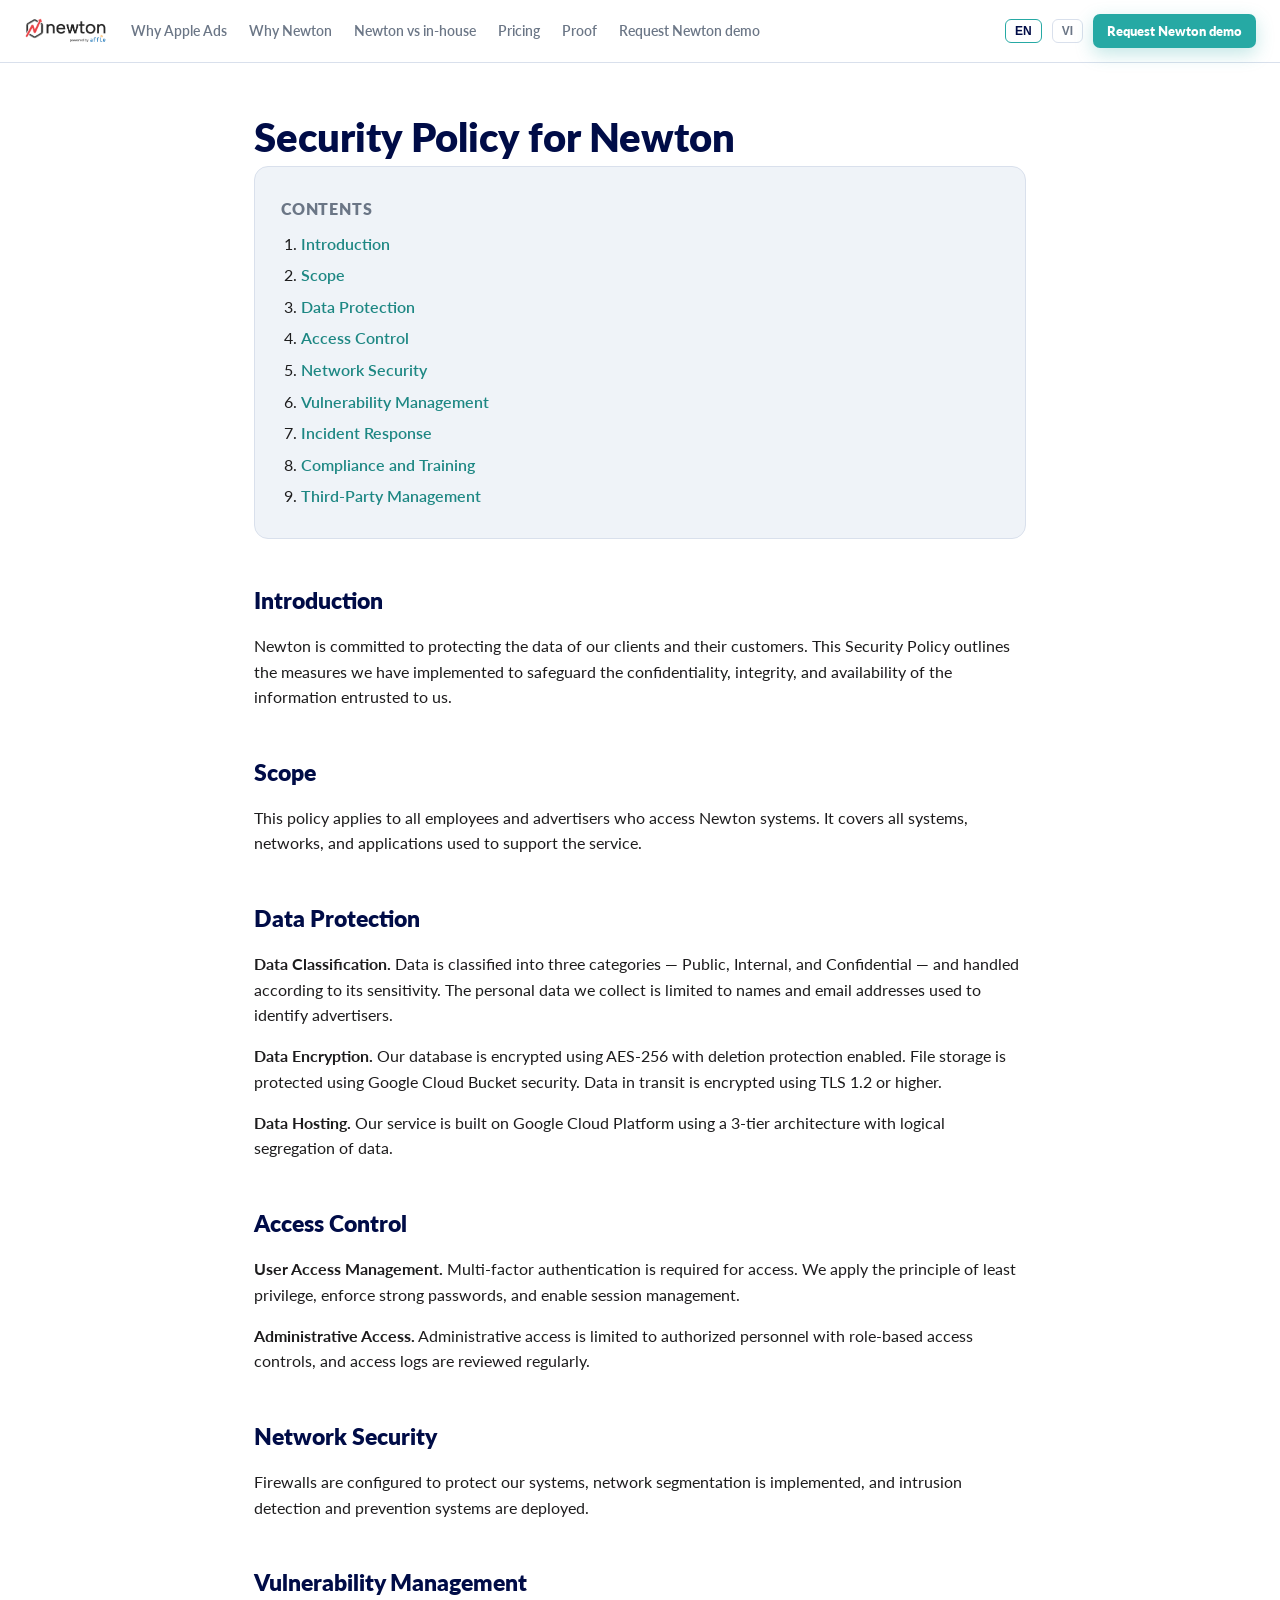
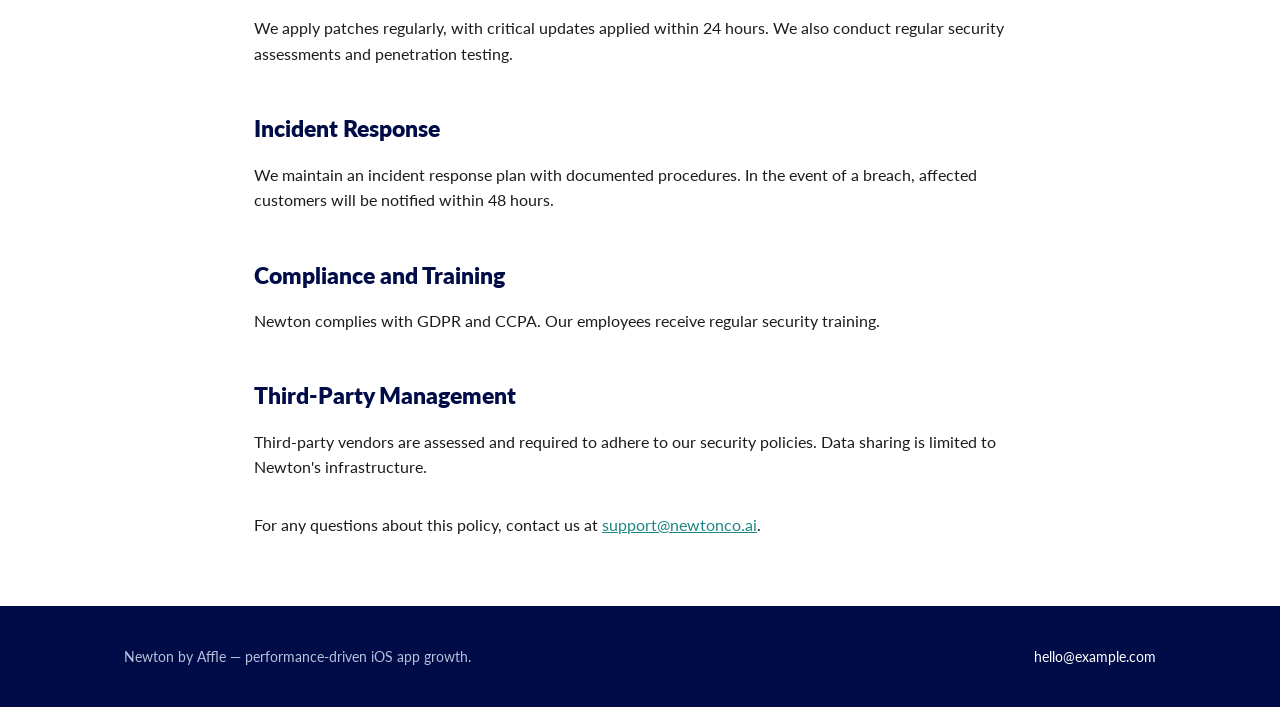
==== privacy-policy.html @ f04d8286 "Add files via upload" ====
<!DOCTYPE html>
<html lang="en">
<head>
  <meta charset="UTF-8" />
  <meta name="viewport" content="width=device-width, initial-scale=1.0" />
  <title data-i18n="_title">Security Policy — Newton</title>
  <meta name="description" content="Security Policy for Newton — how we protect the confidentiality, integrity and availability of client and customer data." />
  <link rel="preconnect" href="https://fonts.googleapis.com" />
  <link href="https://fonts.googleapis.com/css2?family=Lato:wght@400;700;900&display=swap" rel="stylesheet" />
  <link rel="stylesheet" href="style.css" />

  <!-- ============ Legal-page styles (layered on style.css) ============ -->
  <style>
    .legal { background: #fff; }
    .legal .wrap { max-width: 820px; }
    .legal h1 { color: var(--navy); font-size: clamp(28px, 4vw, 40px); font-weight: 800; margin: 0 0 6px; line-height: 1.12; }
    .legal .updated { color: var(--muted); font-size: 14px; font-weight: 700; margin: 0 0 28px; }
    .legal .intro { color: var(--ink); font-size: 16.5px; margin: 0 0 10px; }
    .legal h2 {
      color: var(--navy); font-size: clamp(19px, 2.6vw, 23px); font-weight: 800;
      margin: 36px 0 10px; padding-top: 8px;
    }
    .legal p, .legal li { color: var(--ink); font-size: 15.5px; line-height: 1.65; }
    .legal ul { padding-left: 22px; margin: 8px 0 14px; }
    .legal li { margin-bottom: 6px; }
    .legal a { color: var(--teal-dark); text-decoration: underline; }
    .legal a:hover { color: var(--teal); }
    .legal .note {
      background: var(--light); border-left: 4px solid var(--amber); border-radius: 8px;
      padding: 14px 18px; color: var(--ink); font-size: 14px; margin: 10px 0 6px;
    }
    .legal .toc { background: var(--light); border: 1px solid var(--hair); border-radius: 14px; padding: 22px 26px; margin: 4px 0 20px; }
    .legal .toc h2 { margin: 0 0 10px; font-size: 16px; text-transform: uppercase; letter-spacing: .05em; color: var(--muted); }
    .legal .toc ol { margin: 0; padding-left: 20px; }
    .legal .toc a { text-decoration: none; font-weight: 600; }
    .legal .toc a:hover { text-decoration: underline; }
  </style>
</head>
<body>

  <!-- ============ HEADER (shared menu) ============ -->
  <header class="site-header">
    <a class="brand" href="index.html"><img src="media/newton_logo.png" alt="Newton" /></a>
    <nav id="site-nav">
      <a href="index.html#opportunity" data-i18n="nav_opp">Why Apple Ads</a>
      <a href="index.html#platform" data-i18n="nav_platform">Why Newton</a>
      <a href="index.html#compare" data-i18n="nav_compare">Newton vs in-house</a>
      <a href="index.html#cpcu" data-i18n="nav_pricing">Pricing</a>
      <a href="index.html#proof" data-i18n="nav_proof">Proof</a>
      <a href="index.html#lead" data-i18n="nav_demo">Request Newton demo</a>
    </nav>
    <div class="header-right">
      <button class="lang-btn" type="button" data-lang="en">EN</button>
      <button class="lang-btn" type="button" data-lang="vi">VI</button>
      <a class="btn btn-primary btn-sm" href="index.html#lead" data-i18n="header_cta">Request Newton demo</a>
      <button class="nav-toggle" type="button" aria-label="Menu" aria-expanded="false" aria-controls="site-nav">
        <span></span><span></span><span></span>
      </button>
    </div>
  </header>

  <!-- ============ SECURITY POLICY (replicated from newtonco.ai/security) ============ -->
  <section class="legal">
    <div class="wrap">
      <h1>Security Policy for Newton</h1>

      <div class="toc">
        <h2>Contents</h2>
        <ol>
          <li><a href="#s1">Introduction</a></li>
          <li><a href="#s2">Scope</a></li>
          <li><a href="#s3">Data Protection</a></li>
          <li><a href="#s4">Access Control</a></li>
          <li><a href="#s5">Network Security</a></li>
          <li><a href="#s6">Vulnerability Management</a></li>
          <li><a href="#s7">Incident Response</a></li>
          <li><a href="#s8">Compliance and Training</a></li>
          <li><a href="#s9">Third-Party Management</a></li>
        </ol>
      </div>

      <h2 id="s1">Introduction</h2>
      <p>Newton is committed to protecting the data of our clients and their customers. This Security Policy
        outlines the measures we have implemented to safeguard the confidentiality, integrity, and
        availability of the information entrusted to us.</p>

      <h2 id="s2">Scope</h2>
      <p>This policy applies to all employees and advertisers who access Newton systems. It covers all
        systems, networks, and applications used to support the service.</p>

      <h2 id="s3">Data Protection</h2>
      <p><b>Data Classification.</b> Data is classified into three categories — Public, Internal, and
        Confidential — and handled according to its sensitivity. The personal data we collect is limited to
        names and email addresses used to identify advertisers.</p>
      <p><b>Data Encryption.</b> Our database is encrypted using AES-256 with deletion protection enabled.
        File storage is protected using Google Cloud Bucket security. Data in transit is encrypted using
        TLS 1.2 or higher.</p>
      <p><b>Data Hosting.</b> Our service is built on Google Cloud Platform using a 3-tier architecture with
        logical segregation of data.</p>

      <h2 id="s4">Access Control</h2>
      <p><b>User Access Management.</b> Multi-factor authentication is required for access. We apply the
        principle of least privilege, enforce strong passwords, and enable session management.</p>
      <p><b>Administrative Access.</b> Administrative access is limited to authorized personnel with
        role-based access controls, and access logs are reviewed regularly.</p>

      <h2 id="s5">Network Security</h2>
      <p>Firewalls are configured to protect our systems, network segmentation is implemented, and
        intrusion detection and prevention systems are deployed.</p>

      <h2 id="s6">Vulnerability Management</h2>
      <p>We apply patches regularly, with critical updates applied within 24 hours. We also conduct regular
        security assessments and penetration testing.</p>

      <h2 id="s7">Incident Response</h2>
      <p>We maintain an incident response plan with documented procedures. In the event of a breach,
        affected customers will be notified within 48 hours.</p>

      <h2 id="s8">Compliance and Training</h2>
      <p>Newton complies with GDPR and CCPA. Our employees receive regular security training.</p>

      <h2 id="s9">Third-Party Management</h2>
      <p>Third-party vendors are assessed and required to adhere to our security policies. Data sharing is
        limited to Newton's infrastructure.</p>

      <p style="margin-top:32px;">For any questions about this policy, contact us at
        <a href="mailto:support@newtonco.ai">support@newtonco.ai</a>.</p>
    </div>
  </section>

  <!-- ============ FOOTER ============ -->
  <footer class="site-footer">
    <div class="wrap">
      <span class="fbrand" data-i18n="foot_blurb">Newton by Affle — performance-driven iOS app growth.</span>
      <a href="mailto:hello@example.com" data-i18n="foot_contact">hello@example.com</a>
    </div>
  </footer>

  <!-- ============ Minimal i18n for the shared header/footer (legal body is EN) ============ -->
  <script>
    var I18N = {
      en: {
        _title: "Security Policy — Newton",
        nav_opp: "Why Apple Ads", nav_platform: "Why Newton", nav_compare: "Newton vs in-house",
        nav_pricing: "Pricing", nav_proof: "Proof", nav_demo: "Request Newton demo",
        header_cta: "Request Newton demo",
        foot_blurb: "Newton by Affle — performance-driven iOS app growth.", foot_contact: "hello@example.com"
      },
      vi: {
        _title: "Chính sách bảo mật — Newton",
        nav_opp: "Vì sao chọn Apple Ads", nav_platform: "Vì sao chọn Newton", nav_compare: "Newton vs In-house",
        nav_pricing: "Bảng giá", nav_proof: "Bằng chứng", nav_demo: "Yêu cầu demo Newton",
        header_cta: "Yêu cầu demo Newton",
        foot_blurb: "Newton by Affle — tăng trưởng app iOS dựa trên hiệu suất.", foot_contact: "hello@example.com"
      }
    };
    var en = I18N.en, curLang = "en";
    function applyLang(lang) {
      curLang = I18N[lang] ? lang : "en";
      var d = I18N[curLang];
      document.querySelectorAll("[data-i18n]").forEach(function (el) {
        var v = d[el.getAttribute("data-i18n")]; if (v == null) v = en[el.getAttribute("data-i18n")];
        if (v != null) el.textContent = v;
      });
      if (d._title || en._title) document.title = d._title || en._title;
      document.querySelectorAll(".lang-btn").forEach(function (b) {
        b.classList.toggle("active", b.getAttribute("data-lang") === curLang);
      });
      try { localStorage.setItem("newton_lang", curLang); } catch (e) {}
    }
    document.querySelectorAll(".lang-btn").forEach(function (b) {
      b.addEventListener("click", function () { applyLang(b.getAttribute("data-lang")); });
    });
    // Mobile nav
    var siteHeader = document.querySelector(".site-header");
    var navToggle = document.querySelector(".nav-toggle");
    if (siteHeader && navToggle) {
      navToggle.addEventListener("click", function () {
        var open = siteHeader.classList.toggle("nav-open");
        navToggle.setAttribute("aria-expanded", open ? "true" : "false");
      });
      siteHeader.querySelectorAll("#site-nav a").forEach(function (a) {
        a.addEventListener("click", function () {
          siteHeader.classList.remove("nav-open");
          navToggle.setAttribute("aria-expanded", "false");
        });
      });
    }
    var saved = "en";
    try { saved = localStorage.getItem("newton_lang") || "en"; } catch (e) {}
    applyLang(saved);
  </script>
</body>
</html>
---- style.css ----
/* ============================================================
   Newton (by Affle) — Apple Ads landing page
   Brand: Lato · navy #000C47 · teal #26A9A4 · coral #E83D3D
          amber #FFAB40 · blue #0074CF  (from Newton Apple Ads Platform.pdf)
   ============================================================ */
:root {
  --font: "Lato", system-ui, -apple-system, "Segoe UI", sans-serif;
  --navy: #000C47;     /* headings / dark cards */
  --teal: #26A9A4;     /* primary accent / Niko / CTAs */
  --teal-dark: #1d8783;
  --coral: #E83D3D;    /* kickers / emphasis */
  --amber: #FFAB40;
  --blue: #0074CF;
  --green: #1EA95B;
  --ink: #1D1C1D;      /* body text */
  --muted: #6B7686;    /* secondary text */
  --hair: #D9E0EC;     /* hairline borders */
  --light: #EFF3F8;    /* light panels */
  --bg: #ffffff;
}

* { box-sizing: border-box; }
html { scroll-behavior: smooth; overflow-x: hidden; }
body {
  margin: 0;
  max-width: 100%;
  font-family: var(--font);
  color: var(--ink);
  background: var(--bg);
  line-height: 1.55;
  -webkit-font-smoothing: antialiased;
}
img { max-width: 100%; display: block; }

/* ---- layout helpers ---- */
.wrap { max-width: 1080px; margin: 0 auto; padding: 0 24px; }
section { padding: 52px 0; }
.kicker {
  color: var(--coral); font-weight: 800; letter-spacing: .1em;
  text-transform: uppercase; font-size: 12.5px; margin: 0 0 10px;
}
.section-title {
  color: var(--navy); font-size: clamp(26px, 4vw, 36px);
  line-height: 1.15; font-weight: 800; margin: 0 0 14px; max-width: 760px;
}
.section-sub { color: var(--muted); font-size: 17px; max-width: 680px; margin: 0 0 36px; }

/* ---- header ---- */
.site-header {
  display: flex; align-items: center; gap: 24px;
  padding: 14px 24px; border-bottom: 1px solid var(--hair);
  position: sticky; top: 0; background: rgba(255,255,255,.92);
  backdrop-filter: saturate(140%) blur(8px); z-index: 20;
}
.brand { display: flex; align-items: center; gap: 9px; text-decoration: none; }
.brand img { height: 26px; width: auto; }
.brand span { font-weight: 800; font-size: 19px; color: var(--navy); letter-spacing: -.01em; }
.site-header nav { display: flex; gap: 22px; }
.site-header nav a { color: var(--muted); text-decoration: none; font-size: 14px; font-weight: 600; }
.site-header nav a:hover { color: var(--navy); }
.header-right { margin-left: auto; display: flex; align-items: center; gap: 10px; }
.lang-btn {
  border: 1px solid var(--hair); background: var(--bg); color: var(--muted);
  border-radius: 6px; padding: 4px 9px; font-size: 12px; font-weight: 700; cursor: pointer;
}
.lang-btn.active { color: var(--navy); border-color: var(--teal); }
.nav-toggle {
  display: none; flex-direction: column; justify-content: center; gap: 4px;
  width: 40px; height: 34px; padding: 8px; border: 1px solid var(--hair);
  border-radius: 8px; background: #fff; cursor: pointer;
}
.nav-toggle span { display: block; height: 2px; width: 100%; background: var(--navy); border-radius: 2px; transition: transform .2s ease, opacity .2s ease; }
.site-header.nav-open .nav-toggle span:nth-child(1) { transform: translateY(6px) rotate(45deg); }
.site-header.nav-open .nav-toggle span:nth-child(2) { opacity: 0; }
.site-header.nav-open .nav-toggle span:nth-child(3) { transform: translateY(-6px) rotate(-45deg); }

/* ---- buttons ---- */
.btn {
  font-family: var(--font); font-weight: 800; cursor: pointer; text-decoration: none;
  display: inline-block; border: none; border-radius: 9px; padding: 12px 22px;
  transition: transform .06s ease, background .15s ease;
}
.btn:active { transform: translateY(1px); }
.btn-primary { background: var(--teal); color: #fff; box-shadow: 0 6px 18px rgba(38,169,164,.28); }
.btn-primary:hover { background: var(--teal-dark); }
.btn-coral { background: var(--coral); color: #fff; }
.btn-coral:hover { filter: brightness(.94); }
.btn-ghost { background: #fff; color: var(--navy); border: 1.5px solid var(--navy); box-shadow: none; }
.btn-ghost:hover { background: var(--navy); color: #fff; }
.btn-sm { padding: 7px 14px; font-size: 13px; border-radius: 7px; }
.btn-lg { padding: 15px 30px; font-size: 16.5px; }

/* ---- hero ---- */
.hero { background: linear-gradient(180deg, var(--light), #fff); text-align: center; padding: 56px 0 44px; }
.hero .eyebrow {
  color: var(--coral); font-weight: 800; letter-spacing: .12em;
  text-transform: uppercase; font-size: 12.5px;
}
.hero h1 {
  color: var(--navy); font-size: clamp(34px, 6vw, 56px);
  line-height: 1.06; font-weight: 800; margin: 14px auto 16px; max-width: 880px;
}
.hero .lede { font-size: clamp(18px, 2.2vw, 22px); color: var(--ink); max-width: 760px; margin: 0 auto 26px; }
.hero .lede .accent { color: var(--teal-dark); font-weight: 700; }
.pains { max-width: 720px; margin: 0 auto 30px; display: grid; gap: 12px; }
.pain {
  background: #fff; border: 1px solid var(--hair); border-left: 4px solid var(--coral);
  border-radius: 10px; padding: 14px 18px; text-align: left; color: var(--ink); font-size: 15.5px;
}
.pain strong { color: var(--navy); }
.trust-strip { margin: 24px auto 0; color: var(--muted); font-size: 13.5px; font-weight: 600; }
.trust-strip a { color: var(--teal-dark); text-decoration: underline; }
.trust-strip a:hover { color: var(--teal); }
.chips { display: flex; flex-wrap: wrap; gap: 8px; justify-content: center; margin: 22px auto 0; max-width: 760px; }
.chip {
  background: #fff; border: 1px solid var(--hair); border-radius: 999px;
  padding: 6px 13px; font-size: 12.5px; font-weight: 700; color: var(--navy);
}
.chip b { color: var(--teal); }

/* ---- problem cards ---- */
.problem { background: #fff; }
.cards-3 { display: grid; grid-template-columns: repeat(3, 1fr); gap: 20px; }
.pcard {
  background: var(--light); border: 1px solid var(--hair); border-radius: 14px; padding: 24px;
}
.pcard .num {
  width: 34px; height: 34px; border-radius: 9px; background: var(--coral); color: #fff;
  font-weight: 800; display: flex; align-items: center; justify-content: center; margin-bottom: 14px;
}
.pcard h3 { color: var(--navy); font-size: 18px; margin: 0 0 8px; }
.pcard p { color: var(--muted); font-size: 14.5px; margin: 0; }

/* ---- why now band ---- */
.whynow { background: var(--navy); color: #fff; text-align: center; }
.whynow .kicker { color: var(--amber); }
.whynow h2 { color: #fff; font-size: clamp(24px, 3.4vw, 34px); font-weight: 800; max-width: 860px; margin: 0 auto; line-height: 1.25; }
.whynow .accent { color: var(--teal); }
.slots-label { text-align: center; color: var(--amber); font-weight: 800; letter-spacing: .1em; text-transform: uppercase; font-size: 12.5px; margin: 48px 0 0; }
.slots { display: grid; grid-template-columns: repeat(4, 1fr); gap: 24px; margin-top: 24px; }
.slot { text-align: center; }
.slot .shot { background: #fff; border-radius: 16px; padding: 9px; max-width: 168px; margin: 0 auto 14px; box-shadow: 0 18px 34px rgba(0,0,0,.34); }
.slot .shot img { width: 100%; display: block; border-radius: 8px; }
.slot h4 { color: #fff; font-size: 15px; margin: 0 0 3px; }
.slot p { color: #c2c9e6; font-size: 12.5px; margin: 0; }

/* ---- trust band ---- */
.trustband { background: var(--light); padding: 32px 0; }
.trustband .wrap { display: flex; flex-wrap: nowrap; gap: 8px 16px; align-items: center; justify-content: center; text-align: center; white-space: nowrap; }
.trustband b { color: var(--navy); }
.trustband .ti { color: var(--ink); font-size: 14px; font-weight: 600; }
.trustband .dot { color: var(--teal); font-weight: 900; }

/* ---- comparison tables ---- */
.cmp { width: 100%; border-collapse: separate; border-spacing: 0; margin-top: 8px; font-size: 15px; }
.cmp th, .cmp td { padding: 16px 18px; text-align: left; vertical-align: top; border-bottom: 1px solid var(--hair); }
.cmp thead th { font-size: 13px; text-transform: uppercase; letter-spacing: .05em; color: var(--muted); border-bottom: 2px solid var(--hair); }
.cmp .rowhead { font-weight: 800; color: var(--navy); width: 26%; }
.cmp .old { color: var(--muted); }
.cmp .new { color: var(--ink); }
.cmp .col-new { background: rgba(38,169,164,.06); }
.cmp thead .col-new { background: rgba(38,169,164,.12); color: var(--teal-dark); font-weight: 800; }
.cmp .new b, .cmp strong { color: var(--navy); }
.cmp .x::before { content: "✕  "; color: var(--coral); font-weight: 800; }
.cmp .check::before { content: "✓  "; color: var(--green); font-weight: 800; }
.cmp tr:last-child td { border-bottom: none; }
.table-card { border: 1px solid var(--hair); border-radius: 14px; overflow: hidden; }
.cmp-toggle { display: none; }

/* ---- platform ---- */
.platform { background: var(--light); }
.platform-head { display: flex; align-items: center; gap: 28px; flex-wrap: wrap; }
.platform-head .plat-logo { width: 170px; height: auto; flex: 0 0 auto; }
.cards-4 { display: grid; grid-template-columns: repeat(4, 1fr); gap: 18px; margin: 34px 0 12px; }
.fcard { background: #fff; border: 1px solid var(--hair); border-radius: 14px; padding: 22px; }
.fcard .tag { font-weight: 800; color: var(--teal-dark); font-size: 16px; margin-bottom: 6px; }
.fcard p { color: var(--muted); font-size: 14px; margin: 0; }
.fcard p b { color: var(--navy); }
.subtitle { color: var(--navy); font-size: 22px; font-weight: 800; margin: 40px 0 6px; }
.takeaway { background: var(--navy); color: #fff; border-radius: 12px; padding: 18px 22px; margin-top: 18px; font-size: 16px; font-weight: 700; }
.takeaway .accent { color: var(--teal); }
.platform .cta-row { margin-top: 22px; }

/* ---- opportunity (vivid stat cards) ---- */
.opp { background: linear-gradient(180deg, #fff, var(--light)); }
.scards { display: grid; grid-template-columns: repeat(4, 1fr); gap: 20px; margin-top: 8px; }
.scard {
  background: #fff; border: 1px solid var(--hair); border-radius: 16px; padding: 26px;
  box-shadow: 0 12px 34px rgba(0,12,71,.06);
}
.sicon {
  width: 46px; height: 46px; border-radius: 12px; display: flex; align-items: center; justify-content: center;
  background: rgba(38,169,164,.12); color: var(--teal);
}
.sicon svg { width: 24px; height: 24px; }
.snum { font-size: clamp(36px, 4.5vw, 48px); font-weight: 900; color: var(--teal); line-height: 1; margin: 16px 0 6px; }
.scard:nth-child(even) .snum { color: var(--blue); }
.scard:nth-child(even) .sicon { background: rgba(0,116,207,.10); color: var(--blue); }
.scard h3 { color: var(--navy); font-size: 16px; margin: 0 0 8px; }
.scard p { color: var(--muted); font-size: 14px; margin: 0; }
.opp-close { text-align: center; color: var(--muted); font-weight: 700; margin-top: 30px; font-size: 15px; }

/* ---- platform tool tiles ---- */
.ftile {
  width: 48px; height: 48px; border-radius: 12px; margin-bottom: 14px;
  display: flex; align-items: center; justify-content: center;
}
.ftile svg { width: 26px; height: 26px; color: #fff; }
.ftile-coral { background: var(--coral); }
.ftile-teal { background: var(--teal); }
.ftile-blue { background: var(--blue); }
.ftile-amber { background: var(--amber); }
.ftile-green { background: var(--green); }

/* mascot in place of the wordmark logo */
.platform-head .plat-mascot { width: auto; height: 92px; filter: drop-shadow(0 6px 14px rgba(0,12,71,.14)); }

/* ---- platform: ASO block (slide 14) ---- */
.plat-block { margin-top: 30px; }
.plat-block-title { color: var(--navy); font-size: clamp(20px, 2.6vw, 25px); font-weight: 800; line-height: 1.2; margin: 0 0 8px; }
.plat-block-sub { color: var(--muted); font-size: 15.5px; max-width: 760px; margin: 0 0 22px; }
.plat-block-sub b { color: var(--navy); }
.cards-5 { display: grid; grid-template-columns: repeat(5, 1fr); gap: 14px; }
.cards-5 .fcard { padding: 18px; }
.cards-5 .ftile { width: 42px; height: 42px; border-radius: 11px; margin-bottom: 12px; }
.cards-5 .ftile svg { width: 23px; height: 23px; }

/* ---- platform: Telescope card (slide 16) ---- */
.tele-card {
  margin-top: 22px; background: linear-gradient(135deg, var(--navy), #06155f);
  color: #fff; border-radius: 18px; padding: 34px 38px;
  display: grid; grid-template-columns: 1fr 1.05fr; gap: 34px; align-items: center;
}
.tele-shot {
  border-radius: 12px; overflow: hidden;
  box-shadow: 0 18px 40px rgba(0,0,0,.35); border: 1px solid rgba(255,255,255,.12);
}
.tele-shot img { width: 100%; height: auto; display: block; }
.tele-eyebrow {
  display: inline-block; color: var(--amber); font-weight: 800;
  letter-spacing: .12em; text-transform: uppercase; font-size: 12.5px; margin-bottom: 10px;
}
.tele-title { color: #fff; font-size: clamp(21px, 3vw, 28px); font-weight: 800; line-height: 1.18; margin: 0 0 10px; max-width: 640px; }
.tele-sub { color: #cfd6ea; font-size: 16px; max-width: 700px; margin: 0 0 20px; }
.tele-chips { display: flex; flex-wrap: wrap; gap: 10px; }
.tele-chip {
  background: rgba(255,255,255,.10); border: 1px solid rgba(255,255,255,.18);
  color: #fff; font-weight: 700; font-size: 13.5px; padding: 7px 14px; border-radius: 999px;
}

/* ---- cpcu ---- */
.cpcu { background: #fff; }
.cpcu-card {
  background: linear-gradient(135deg, var(--navy), #06155f); color: #fff;
  border-radius: 20px; padding: 46px; text-align: center;
}
.cpcu-card .kicker { color: var(--amber); }
.cpcu-card h2 { color: #fff; font-size: clamp(24px, 3.4vw, 34px); font-weight: 800; margin: 0 0 16px; }
.cpcu-card p { color: #d7ddf2; font-size: 17px; max-width: 760px; margin: 0 auto 26px; }
.cpcu-card .accent { color: var(--teal); font-weight: 800; }

/* ---- proof / case studies ---- */
.proof { background: var(--light); }
.cases { display: grid; grid-template-columns: repeat(3, 1fr); gap: 20px; }
.ccard { background: var(--navy); color: #fff; border-radius: 16px; padding: 26px; }
.ccard .badge { font-size: 12px; font-weight: 800; letter-spacing: .04em; text-transform: uppercase; color: var(--amber); }
.ccard .app { font-size: 22px; font-weight: 800; margin: 4px 0 18px; color: #fff; }
.metrics { display: grid; gap: 14px; }
.metric { display: flex; align-items: baseline; gap: 10px; }
.metric .big { font-size: 30px; font-weight: 800; line-height: 1; }
.metric .c1 { color: var(--teal); } .metric .c2 { color: var(--amber); } .metric .c3 { color: #ff8a8a; }
.metric .lbl { color: #c2c9e6; font-size: 13.5px; }
.tiles { display: flex; flex-wrap: wrap; gap: 14px; margin-top: 22px; }
.tile { flex: 1 1 200px; background: #fff; border: 1px solid var(--hair); border-radius: 12px; padding: 16px 18px; }
.tile .tname { color: var(--navy); font-weight: 800; }
.tile .tstat { color: var(--teal-dark); font-weight: 700; font-size: 14px; }
.quoteband { background: #fff; border: 1px solid var(--hair); border-left: 5px solid var(--teal); border-radius: 14px; padding: 26px 30px; }
.quoteband q { font-size: 18px; color: var(--ink); font-style: italic; }
.quoteband .who { color: var(--muted); font-weight: 700; font-size: 14px; margin-top: 12px; display: block; }

/* ---- reviews carousel ---- */
.carousel { position: relative; margin-top: 24px; }
.car-viewport { overflow: hidden; border-radius: 14px; }
.car-track { display: flex; transition: transform .45s ease; will-change: transform; cursor: grab; user-select: none; }
.car-track:active { cursor: grabbing; }
.car-slide { flex: 0 0 100%; min-width: 100%; display: flex; padding: 4px; }
.car-slide .quoteband { flex: 1; margin: 0; }
.car-arrow {
  position: absolute; top: 50%; transform: translateY(-50%); z-index: 2;
  width: 40px; height: 40px; border-radius: 999px; border: 1px solid var(--hair);
  background: #fff; color: var(--navy); font-size: 24px; line-height: 1; cursor: pointer;
  display: flex; align-items: center; justify-content: center;
  box-shadow: 0 4px 14px rgba(0,12,71,.12);
}
.car-arrow:hover { background: var(--navy); color: #fff; }
.car-prev { left: -8px; }
.car-next { right: -8px; }
.car-dots { display: flex; gap: 8px; justify-content: center; margin-top: 18px; }
.car-dot { width: 9px; height: 9px; border-radius: 999px; border: none; background: var(--hair); cursor: pointer; padding: 0; transition: width .2s ease, background .2s ease; }
.car-dot.active { background: var(--teal); width: 22px; }
.disclaimer { color: var(--muted); font-size: 12.5px; margin-top: 18px; }

/* ---- lead form ---- */
.lead { background: linear-gradient(180deg, #fff, var(--light)); }
.lead-card {
  max-width: 760px; margin: 0 auto; background: #fff;
  border: 1px solid var(--hair); border-radius: 20px; padding: 40px;
  box-shadow: 0 18px 50px rgba(0,12,71,.08);
}
.lead-card h2 { color: var(--navy); font-size: 28px; font-weight: 800; margin: 0 0 8px; text-align: center; }
.lead-card .section-sub { text-align: center; margin: 0 auto 28px; }
#leadForm { display: grid; grid-template-columns: 1fr 1fr; gap: 14px; }
#leadForm .full { grid-column: 1 / -1; }
#leadForm label { font-size: 13px; font-weight: 700; color: var(--navy); margin-bottom: 5px; display: block; }
#leadForm label span { color: var(--coral); }
#leadForm input, #leadForm select, #leadForm textarea {
  width: 100%; font-family: var(--font); font-size: 15px; color: var(--ink);
  border: 1px solid var(--hair); border-radius: 9px; padding: 11px 12px; background: #fff;
}
#leadForm input:focus, #leadForm select:focus, #leadForm textarea:focus {
  outline: none; border-color: var(--teal); box-shadow: 0 0 0 3px rgba(38,169,164,.15);
}
#leadForm .btn { margin-top: 8px; width: 100%; }
.form-status { color: var(--green); font-weight: 800; margin-top: 14px; text-align: center; }

/* ---- footer ---- */
.site-footer { background: var(--navy); color: #b9c0db; padding: 40px 0; font-size: 14px; }
.site-footer .wrap { display: flex; flex-wrap: wrap; gap: 12px 24px; align-items: center; justify-content: space-between; }
.site-footer a { color: #fff; text-decoration: none; }
.site-footer .fbrand { display: flex; align-items: center; gap: 9px; }
.site-footer .fbrand img { height: 22px; }

/* ---- responsive ---- */
@media (max-width: 860px) {
  .nav-toggle { display: inline-flex; }
  .site-header nav {
    position: absolute; top: 100%; left: 0; right: 0;
    flex-direction: column; gap: 0; align-items: stretch;
    background: #fff; border-bottom: 1px solid var(--hair);
    box-shadow: 0 16px 30px rgba(0,12,71,.12);
    max-height: 0; overflow: hidden; visibility: hidden;
    transition: max-height .25s ease, visibility .25s ease;
  }
  .site-header.nav-open nav { max-height: 360px; visibility: visible; }
  .site-header nav a { padding: 14px 24px; font-size: 15.5px; border-top: 1px solid var(--light); }
  .site-header nav a:first-child { border-top: none; }
  .cards-3, .cards-4, .cases, .scards, .slots { grid-template-columns: 1fr; }
  .cards-4, .scards, .slots { grid-template-columns: 1fr 1fr; }
  .cards-5 { grid-template-columns: repeat(3, 1fr); }
  .tele-card { grid-template-columns: 1fr; gap: 24px; padding: 28px 24px; }
  #leadForm { grid-template-columns: 1fr; }
  .cpcu-card, .lead-card { padding: 30px 22px; }
  .cmp .rowhead { width: 40%; }
  /* Stack each trust item on its own line; hide the inline separators */
  .trustband .wrap { flex-direction: column; gap: 8px; white-space: normal; }
  .trustband .dot { display: none; }
  .trustband .ti { white-space: nowrap; font-size: clamp(11px, 3vw, 14px); }
  .platform-head { gap: 16px; }
  .platform-head .plat-logo { width: 130px; }
  .platform-head .plat-mascot { width: auto; height: 76px; }
}

@media (max-width: 640px) {
  /* Comparison table → category cards with an In-house / Newton side toggle */
  .cmp-toggle {
    display: flex; margin: 0 0 18px; border: 1px solid var(--hair);
    border-radius: 999px; overflow: hidden; background: var(--light);
  }
  .cmp-seg {
    flex: 1; padding: 11px 12px; border: none; background: transparent;
    color: var(--muted); font-family: var(--font); font-weight: 800; font-size: 14px; cursor: pointer;
  }
  .cmp-seg.active { background: var(--navy); color: #fff; }
  .cmp-seg[data-side="new"].active { background: var(--teal); }
  .table-card { overflow: visible; }
  .cmp { min-width: 0; width: 100%; }
  .cmp thead { display: none; }
  .cmp tr { display: block; padding: 14px 0; border-bottom: 1px solid var(--hair); }
  .cmp tr:last-child { border-bottom: none; }
  .cmp td { display: block; border: none; padding: 4px 18px; background: transparent; font-size: 15px; }
  .cmp .rowhead { width: auto; font-size: 16px; padding: 0 18px 8px; }
  /* Only the selected side's value is shown; category stays visible */
  .cmp.show-new td.old { display: none; }
  .cmp.show-old td.new { display: none; }
  /* Carousel: lean on swipe + dots, hide the arrows */
  .car-arrow { display: none; }
  .quoteband q { font-size: 16px; }
  /* Declutter the header — hero repeats this CTA right below */
  .header-right .btn-sm { display: none; }
}

@media (max-width: 520px) {
  .wrap { padding: 0 18px; }
  section { padding: 40px 0; }
  .cards-4, .scards, .slots { grid-template-columns: 1fr; }
  .cards-5 { grid-template-columns: 1fr 1fr; }
  .hero { padding: 36px 0 32px; }
  .hero h1 { margin: 12px auto 14px; }
  .hero .lede { font-size: 17px; }
  /* Header: keep brand + controls on one tidy row */
  .site-header { gap: 10px; padding: 12px 16px; }
  .header-right { gap: 6px; }
  .header-right .btn-sm { padding: 7px 11px; font-size: 12px; }
  .lang-btn { padding: 4px 7px; }
  .cpcu-card, .lead-card { padding: 26px 18px; }
  .quoteband { padding: 22px 20px; }
  .ccard, .scard, .fcard, .pcard { padding: 20px; }
  .site-footer .wrap { justify-content: center; text-align: center; }
}
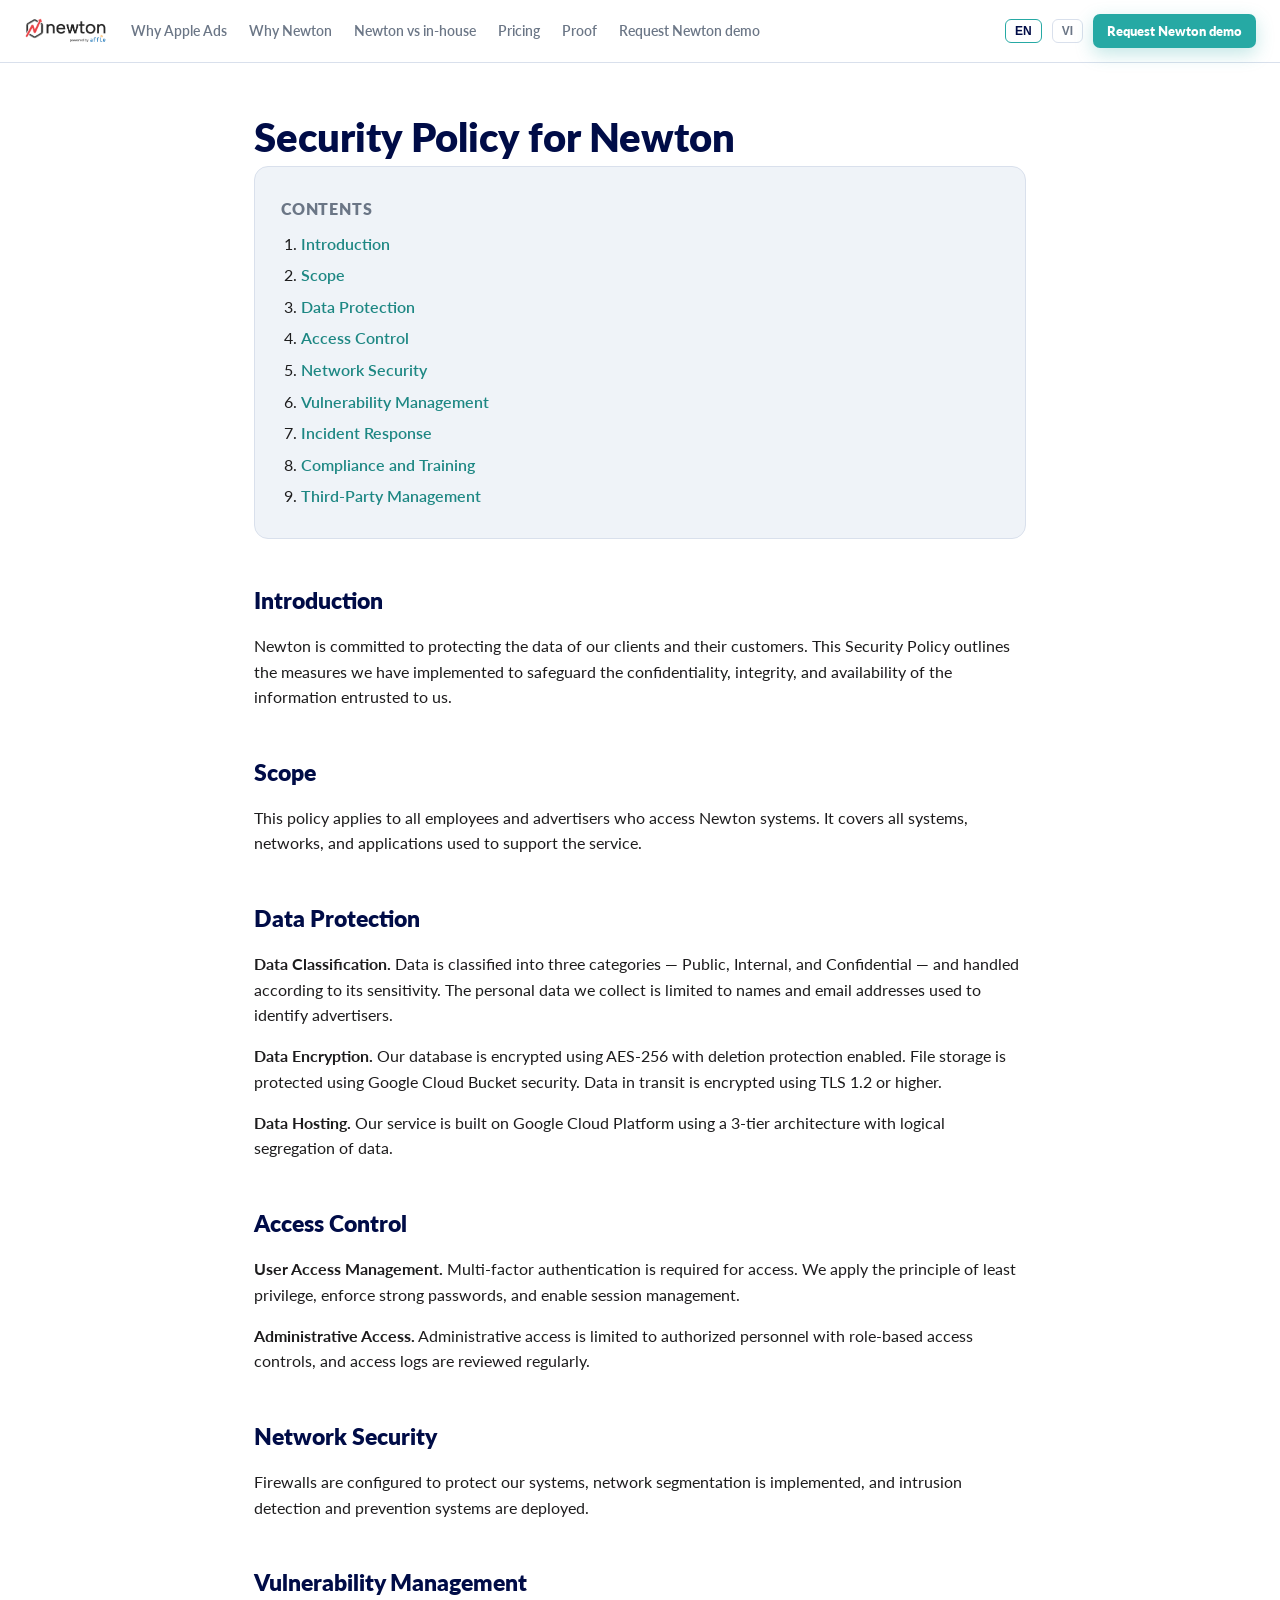
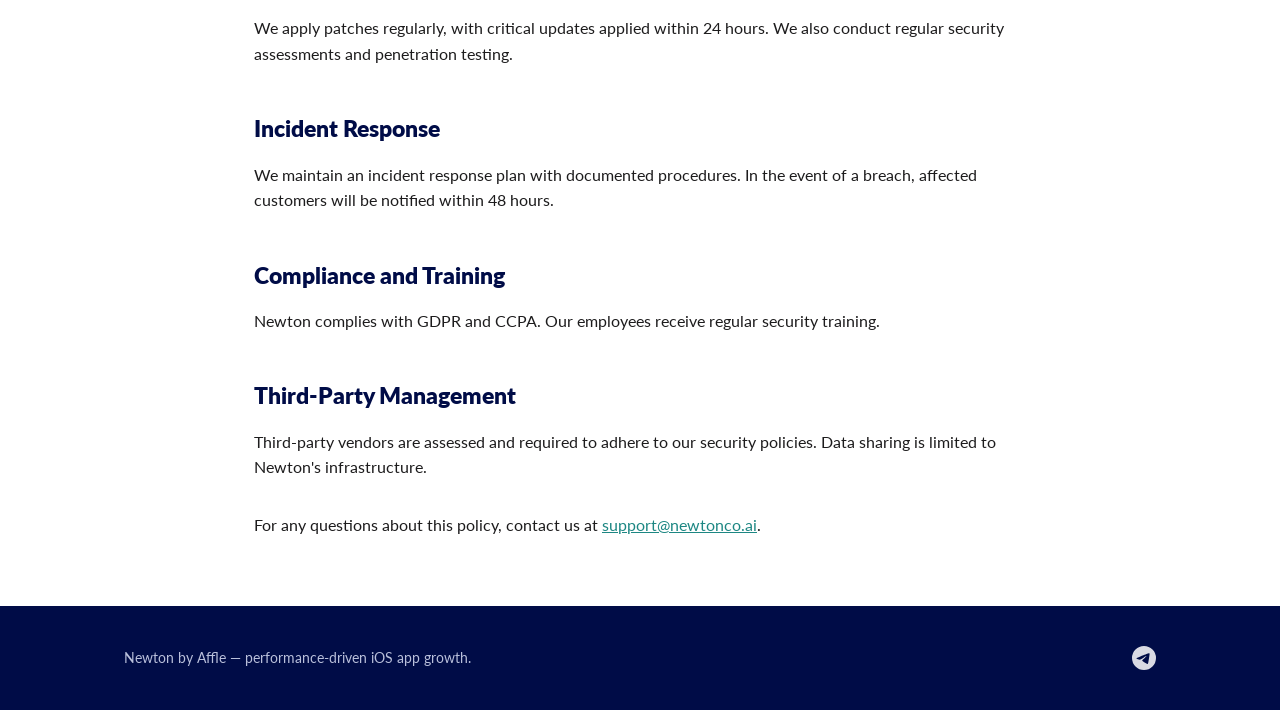
==== commit eda8868f: "Replace footer email with Telegram icon link (@ravynhere) Co-Authored-By: Claude Opus 4.8 <noreply@a" ====
--- a/privacy-policy.html
+++ b/privacy-policy.html
@@ -132,7 +132,9 @@
   <footer class="site-footer">
     <div class="wrap">
       <span class="fbrand" data-i18n="foot_blurb">Newton by Affle — performance-driven iOS app growth.</span>
-      <a href="mailto:hello@example.com" data-i18n="foot_contact">hello@example.com</a>
+      <a class="tg-link" href="https://t.me/ravynhere" target="_blank" rel="noopener" aria-label="Telegram">
+        <svg class="tg-icon" viewBox="0 0 24 24" width="24" height="24" aria-hidden="true" focusable="false"><path fill="currentColor" d="M11.944 0A12 12 0 0 0 0 12a12 12 0 0 0 12 12 12 12 0 0 0 12-12A12 12 0 0 0 12 0a12 12 0 0 0-.056 0zm4.962 7.224c.1-.002.321.023.465.14a.506.506 0 0 1 .171.325c.016.093.036.306.02.472-.18 1.898-.962 6.502-1.36 8.627-.168.9-.499 1.201-.82 1.23-.696.065-1.225-.46-1.9-.902-1.056-.693-1.653-1.124-2.678-1.8-1.185-.78-.417-1.21.258-1.91.177-.184 3.247-2.977 3.307-3.23.007-.032.014-.15-.056-.212s-.174-.041-.249-.024c-.106.024-1.793 1.14-5.061 3.345-.48.33-.913.49-1.302.48-.428-.008-1.252-.241-1.865-.44-.752-.245-1.35-.374-1.297-.789.027-.216.325-.437.893-.663 3.498-1.524 5.83-2.529 6.998-3.014 3.332-1.386 4.025-1.627 4.476-1.635z"/></svg>
+      </a>
     </div>
   </footer>
 
@@ -144,14 +146,14 @@
         nav_opp: "Why Apple Ads", nav_platform: "Why Newton", nav_compare: "Newton vs in-house",
         nav_pricing: "Pricing", nav_proof: "Proof", nav_demo: "Request Newton demo",
         header_cta: "Request Newton demo",
-        foot_blurb: "Newton by Affle — performance-driven iOS app growth.", foot_contact: "hello@example.com"
+        foot_blurb: "Newton by Affle — performance-driven iOS app growth."
       },
       vi: {
         _title: "Chính sách bảo mật — Newton",
         nav_opp: "Vì sao chọn Apple Ads", nav_platform: "Vì sao chọn Newton", nav_compare: "Newton vs In-house",
         nav_pricing: "Bảng giá", nav_proof: "Bằng chứng", nav_demo: "Yêu cầu demo Newton",
         header_cta: "Yêu cầu demo Newton",
-        foot_blurb: "Newton by Affle — tăng trưởng app iOS dựa trên hiệu suất.", foot_contact: "hello@example.com"
+        foot_blurb: "Newton by Affle — tăng trưởng app iOS dựa trên hiệu suất."
       }
     };
     var en = I18N.en, curLang = "en";
--- a/style.css
+++ b/style.css
@@ -329,6 +329,9 @@
 .site-footer a { color: #fff; text-decoration: none; }
 .site-footer .fbrand { display: flex; align-items: center; gap: 9px; }
 .site-footer .fbrand img { height: 22px; }
+.site-footer .tg-link { display: inline-flex; align-items: center; color: #fff; opacity: .85; transition: opacity .15s ease; }
+.site-footer .tg-link:hover { opacity: 1; }
+.site-footer .tg-icon { display: block; }
 
 /* ---- responsive ---- */
 @media (max-width: 860px) {
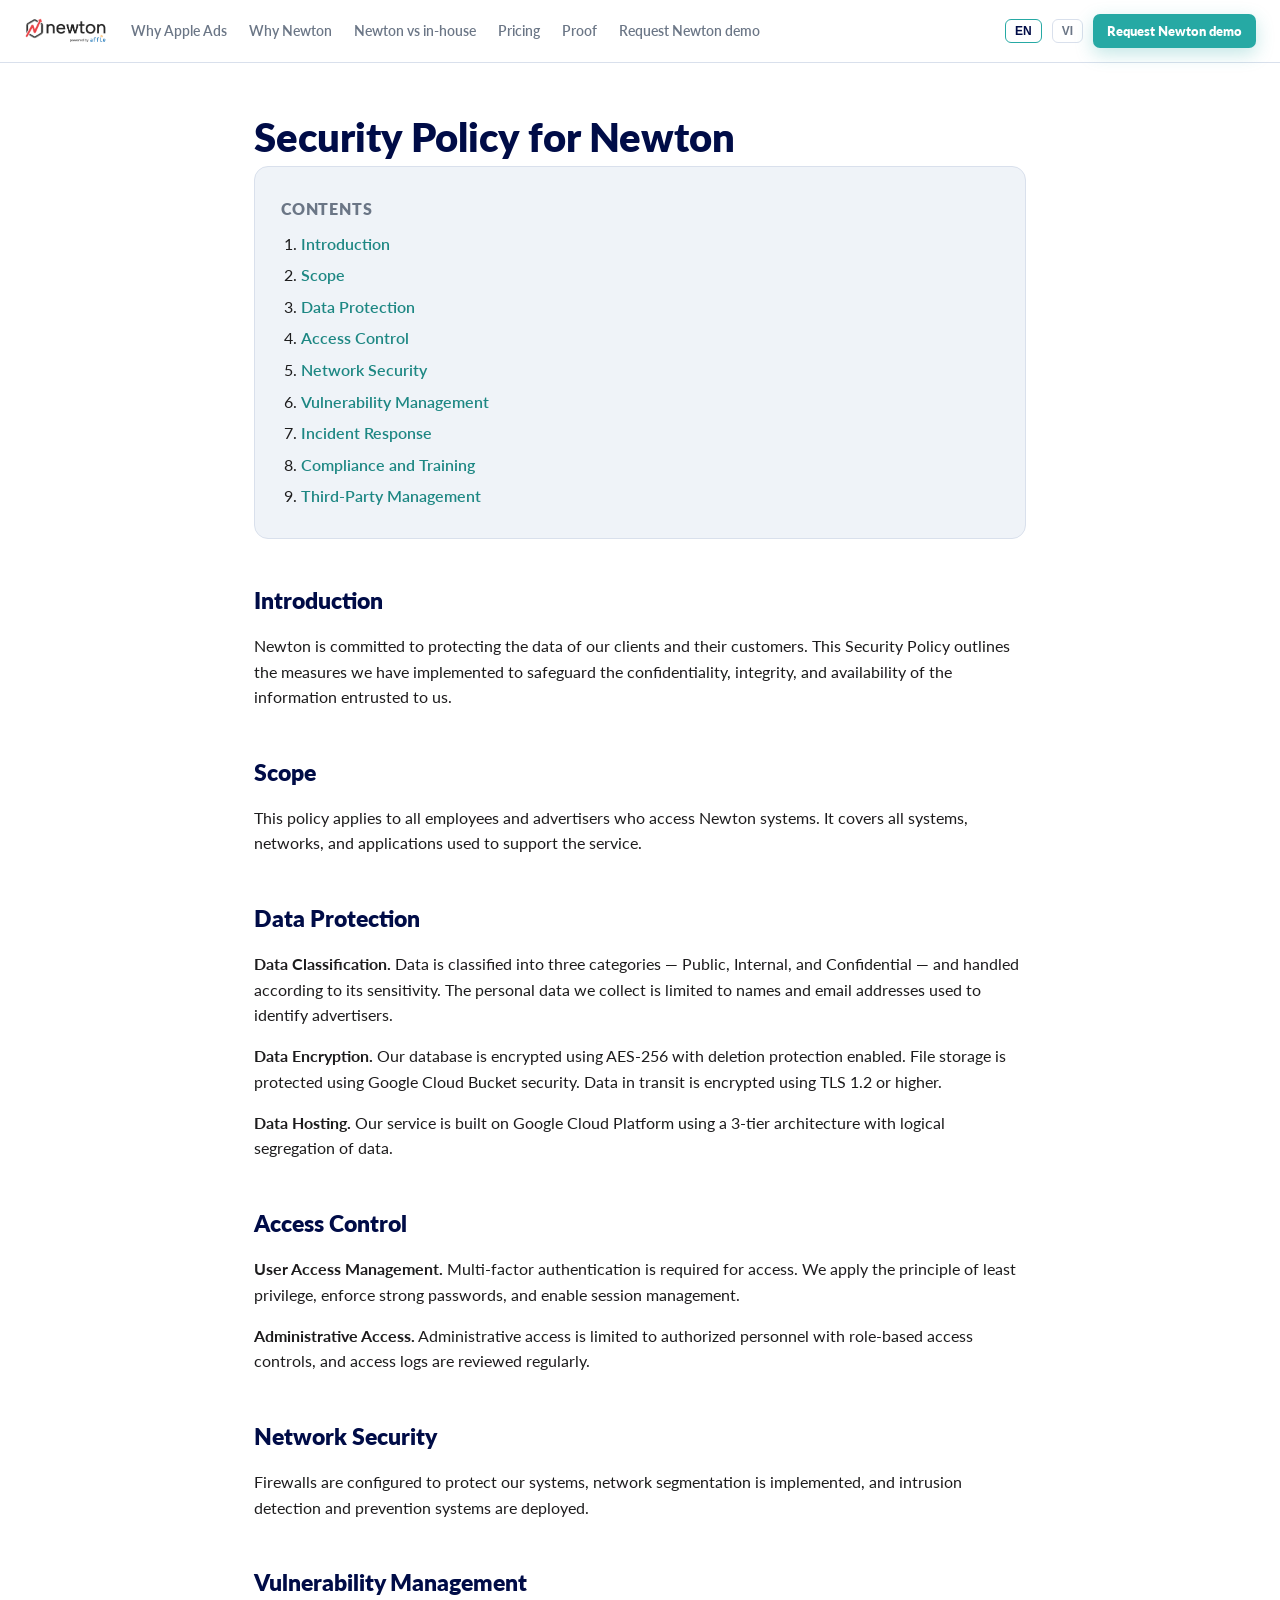
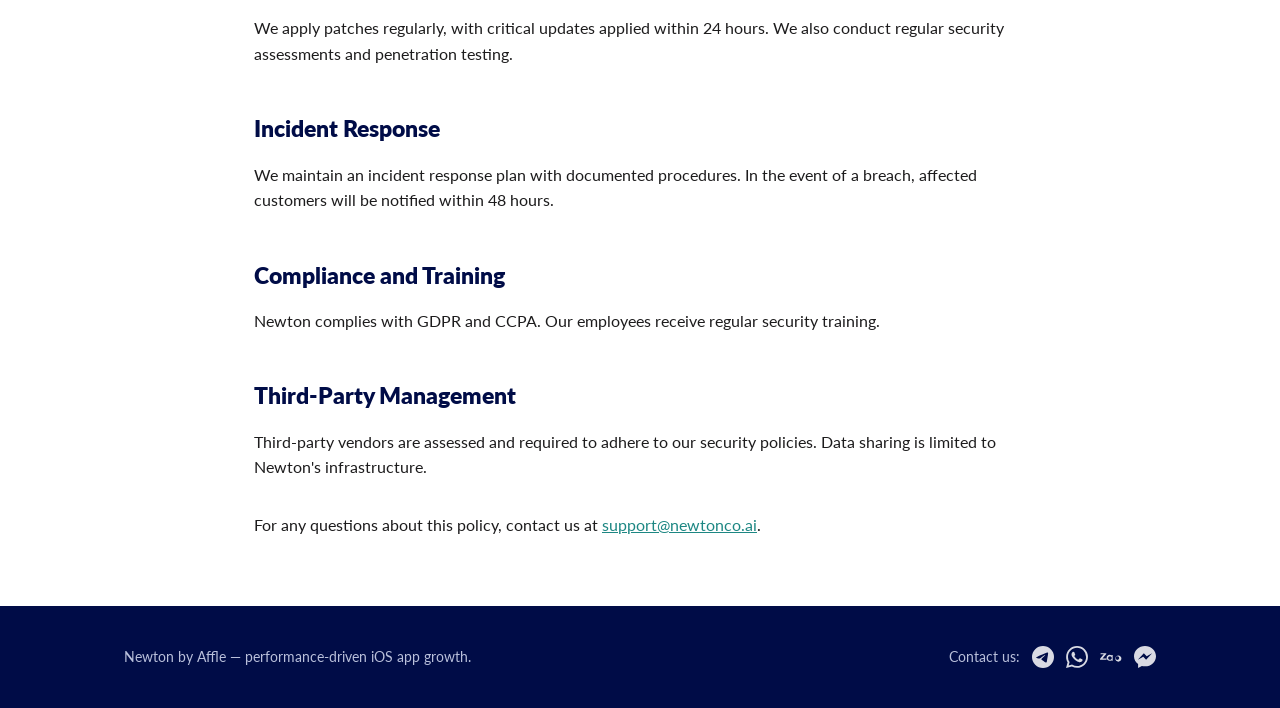
==== commit 0deaace1: "Footer: add Contact us row with Telegram, WhatsApp, Zalo, Messenger icons Co-Authored-By: Claude Opu" ====
--- a/privacy-policy.html
+++ b/privacy-policy.html
@@ -132,9 +132,21 @@
   <footer class="site-footer">
     <div class="wrap">
       <span class="fbrand" data-i18n="foot_blurb">Newton by Affle — performance-driven iOS app growth.</span>
-      <a class="tg-link" href="https://t.me/ravynhere" target="_blank" rel="noopener" aria-label="Telegram">
-        <svg class="tg-icon" viewBox="0 0 24 24" width="24" height="24" aria-hidden="true" focusable="false"><path fill="currentColor" d="M11.944 0A12 12 0 0 0 0 12a12 12 0 0 0 12 12 12 12 0 0 0 12-12A12 12 0 0 0 12 0a12 12 0 0 0-.056 0zm4.962 7.224c.1-.002.321.023.465.14a.506.506 0 0 1 .171.325c.016.093.036.306.02.472-.18 1.898-.962 6.502-1.36 8.627-.168.9-.499 1.201-.82 1.23-.696.065-1.225-.46-1.9-.902-1.056-.693-1.653-1.124-2.678-1.8-1.185-.78-.417-1.21.258-1.91.177-.184 3.247-2.977 3.307-3.23.007-.032.014-.15-.056-.212s-.174-.041-.249-.024c-.106.024-1.793 1.14-5.061 3.345-.48.33-.913.49-1.302.48-.428-.008-1.252-.241-1.865-.44-.752-.245-1.35-.374-1.297-.789.027-.216.325-.437.893-.663 3.498-1.524 5.83-2.529 6.998-3.014 3.332-1.386 4.025-1.627 4.476-1.635z"/></svg>
-      </a>
+      <div class="foot-contact">
+        <span class="foot-contact-label" data-i18n="foot_contact_label">Contact us:</span>
+        <a class="social-link" href="https://t.me/ravynhere" target="_blank" rel="noopener" aria-label="Telegram" title="Telegram">
+          <svg viewBox="0 0 24 24" width="22" height="22" aria-hidden="true" focusable="false"><path fill="currentColor" d="M11.944 0A12 12 0 0 0 0 12a12 12 0 0 0 12 12 12 12 0 0 0 12-12A12 12 0 0 0 12 0a12 12 0 0 0-.056 0zm4.962 7.224c.1-.002.321.023.465.14a.506.506 0 0 1 .171.325c.016.093.036.306.02.472-.18 1.898-.962 6.502-1.36 8.627-.168.9-.499 1.201-.82 1.23-.696.065-1.225-.46-1.9-.902-1.056-.693-1.653-1.124-2.678-1.8-1.185-.78-.417-1.21.258-1.91.177-.184 3.247-2.977 3.307-3.23.007-.032.014-.15-.056-.212s-.174-.041-.249-.024c-.106.024-1.793 1.14-5.061 3.345-.48.33-.913.49-1.302.48-.428-.008-1.252-.241-1.865-.44-.752-.245-1.35-.374-1.297-.789.027-.216.325-.437.893-.663 3.498-1.524 5.83-2.529 6.998-3.014 3.332-1.386 4.025-1.627 4.476-1.635z"/></svg>
+        </a>
+        <a class="social-link" href="https://wa.me/84795095009" target="_blank" rel="noopener" aria-label="WhatsApp" title="WhatsApp: +84 795 095 009">
+          <svg viewBox="0 0 24 24" width="22" height="22" aria-hidden="true" focusable="false"><path fill="currentColor" d="M17.472 14.382c-.297-.149-1.758-.867-2.03-.967-.273-.099-.471-.148-.67.15-.197.297-.767.966-.94 1.164-.173.199-.347.223-.644.075-.297-.15-1.255-.463-2.39-1.475-.883-.788-1.48-1.761-1.653-2.059-.173-.297-.018-.458.13-.606.134-.133.298-.347.446-.52.149-.174.198-.298.298-.497.099-.198.05-.371-.025-.52-.075-.149-.669-1.612-.916-2.207-.242-.579-.487-.5-.669-.51-.173-.008-.371-.01-.57-.01-.198 0-.52.074-.792.372-.272.297-1.04 1.016-1.04 2.479 0 1.462 1.065 2.875 1.213 3.074.149.198 2.096 3.2 5.077 4.487.709.306 1.262.489 1.694.625.712.227 1.36.195 1.871.118.571-.085 1.758-.719 2.006-1.413.248-.694.248-1.289.173-1.413-.074-.124-.272-.198-.57-.347m-5.421 7.403h-.004a9.87 9.87 0 01-5.031-1.378l-.361-.214-3.741.982.998-3.648-.235-.374a9.86 9.86 0 01-1.51-5.26c.001-5.45 4.436-9.884 9.888-9.884 2.64 0 5.122 1.03 6.988 2.898a9.825 9.825 0 012.893 6.994c-.003 5.45-4.437 9.884-9.885 9.884m8.413-18.297A11.815 11.815 0 0012.05 0C5.495 0 .16 5.335.157 11.892c0 2.096.547 4.142 1.588 5.945L.057 24l6.305-1.654a11.882 11.882 0 005.683 1.448h.005c6.554 0 11.89-5.335 11.893-11.893a11.821 11.821 0 00-3.48-8.413z"/></svg>
+        </a>
+        <a class="social-link" href="https://zalo.me/84795095009" target="_blank" rel="noopener" aria-label="Zalo" title="Zalo: +84 795 095 009">
+          <svg viewBox="0 0 24 24" width="22" height="22" aria-hidden="true" focusable="false"><path fill="currentColor" d="M12.49 10.2722v-.4496h1.3467v6.3218h-.7704a.576.576 0 01-.5763-.5729l-.0006.0005a3.273 3.273 0 01-1.9372.6321c-1.8138 0-3.2844-1.4697-3.2844-3.2823 0-1.8125 1.4706-3.2822 3.2844-3.2822a3.273 3.273 0 011.9372.6321l.0006.0005zM6.9188 7.7896v.205c0 .3823-.051.6944-.2995 1.0605l-.03.0343c-.0542.0615-.1815.206-.2421.2761l-3.6551 4.382h4.5261v.7682a.5764.5764 0 01-.5767.5761H.0002v-.3622c0-.4152.0812-.7444.3199-1.0868l.0499-.0662c.0244-.0324.0812-.1015.1174-.144l3.6389-4.3734H.4771V8.365c0-.3179.2578-.5754.5759-.5754zm10.11 5.3719a1.9838 1.9838 0 001.9857 1.9853 1.9838 1.9838 0 001.9857-1.9853 1.9838 1.9838 0 00-1.9857-1.9852 1.9838 1.9838 0 00-1.9857 1.9852zm-6.1607-1.986c-1.0895 0-1.9724.883-1.9724 1.9723s.883 1.9723 1.9724 1.9723c1.0893 0 1.9723-.883 1.9723-1.9723s-.883-1.9723-1.9723-1.9723zm9.1288-.7728c1.848 0 3.3466 1.4983 3.3466 3.3461 0 1.8479-1.4986 3.3462-3.3466 3.3462-1.848 0-3.3465-1.4983-3.3465-3.3462 0-1.8478 1.4985-3.3461 3.3465-3.3461z"/></svg>
+        </a>
+        <a class="social-link" href="https://m.me/asa.growthlab" target="_blank" rel="noopener" aria-label="Facebook Messenger" title="Messenger">
+          <svg viewBox="0 0 24 24" width="22" height="22" aria-hidden="true" focusable="false"><path fill="currentColor" d="M12 0C5.373 0 0 4.974 0 11.111c0 3.498 1.744 6.614 4.469 8.654V24l4.088-2.242c1.092.301 2.246.464 3.443.464 6.627 0 12-4.975 12-11.111C24 4.974 18.627 0 12 0zm1.191 14.963l-3.055-3.26-5.963 3.26L10.732 8l3.131 3.259L19.752 8l-6.561 6.963z"/></svg>
+        </a>
+      </div>
     </div>
   </footer>
 
@@ -146,14 +158,14 @@
         nav_opp: "Why Apple Ads", nav_platform: "Why Newton", nav_compare: "Newton vs in-house",
         nav_pricing: "Pricing", nav_proof: "Proof", nav_demo: "Request Newton demo",
         header_cta: "Request Newton demo",
-        foot_blurb: "Newton by Affle — performance-driven iOS app growth."
+        foot_blurb: "Newton by Affle — performance-driven iOS app growth.", foot_contact_label: "Contact us:"
       },
       vi: {
         _title: "Chính sách bảo mật — Newton",
         nav_opp: "Vì sao chọn Apple Ads", nav_platform: "Vì sao chọn Newton", nav_compare: "Newton vs In-house",
         nav_pricing: "Bảng giá", nav_proof: "Bằng chứng", nav_demo: "Yêu cầu demo Newton",
         header_cta: "Yêu cầu demo Newton",
-        foot_blurb: "Newton by Affle — tăng trưởng app iOS dựa trên hiệu suất."
+        foot_blurb: "Newton by Affle — tăng trưởng app iOS dựa trên hiệu suất.", foot_contact_label: "Liên hệ:"
       }
     };
     var en = I18N.en, curLang = "en";
--- a/style.css
+++ b/style.css
@@ -261,6 +261,31 @@
 
 /* ---- proof / case studies ---- */
 .proof { background: var(--light); }
+.proof-title { max-width: none; }
+
+/* ---- proof: client logo marquee (auto-sliding, ecomobi-style) ---- */
+.logo-marquee {
+  position: relative; overflow: hidden; margin-top: 42px; width: 100%;
+  -webkit-mask-image: linear-gradient(90deg, transparent, #000 7%, #000 93%, transparent);
+          mask-image: linear-gradient(90deg, transparent, #000 7%, #000 93%, transparent);
+}
+.logo-track {
+  display: flex; align-items: center; width: max-content;
+  animation: logo-scroll 42s linear infinite; will-change: transform;
+}
+.logo-marquee:hover .logo-track { animation-play-state: paused; }
+.logo-chip { flex: 0 0 auto; display: flex; align-items: center; justify-content: center; height: 60px; padding: 0 38px; }
+.logo-track img {
+  height: 42px; width: auto; max-width: 180px; object-fit: contain; display: block;
+}
+/* square/stacked marks read small at a fixed height — let them run taller */
+.logo-track img[alt="ABI Studio"],
+.logo-track img[alt="Bazooka"],
+.logo-track img[alt="Go2Joy"] { height: 56px; }
+.logo-wordmark { color: var(--muted); font-weight: 800; font-size: 22px; letter-spacing: -.01em; white-space: nowrap; }
+@keyframes logo-scroll { from { transform: translateX(0); } to { transform: translateX(-50%); } }
+@media (prefers-reduced-motion: reduce) { .logo-track { animation: none; } }
+.proof-cta-row { display: flex; justify-content: center; margin-top: 44px; }
 .cases { display: grid; grid-template-columns: repeat(3, 1fr); gap: 20px; }
 .ccard { background: var(--navy); color: #fff; border-radius: 16px; padding: 26px; }
 .ccard .badge { font-size: 12px; font-weight: 800; letter-spacing: .04em; text-transform: uppercase; color: var(--amber); }
@@ -329,9 +354,11 @@
 .site-footer a { color: #fff; text-decoration: none; }
 .site-footer .fbrand { display: flex; align-items: center; gap: 9px; }
 .site-footer .fbrand img { height: 22px; }
-.site-footer .tg-link { display: inline-flex; align-items: center; color: #fff; opacity: .85; transition: opacity .15s ease; }
-.site-footer .tg-link:hover { opacity: 1; }
-.site-footer .tg-icon { display: block; }
+.site-footer .foot-contact { display: flex; align-items: center; flex-wrap: wrap; gap: 6px 12px; }
+.site-footer .foot-contact-label { color: #b9c0db; }
+.site-footer .social-link { display: inline-flex; align-items: center; color: #fff; opacity: .85; transition: opacity .15s ease, transform .15s ease; }
+.site-footer .social-link:hover { opacity: 1; transform: translateY(-1px); }
+.site-footer .social-link svg { display: block; }
 
 /* ---- responsive ---- */
 @media (max-width: 860px) {
